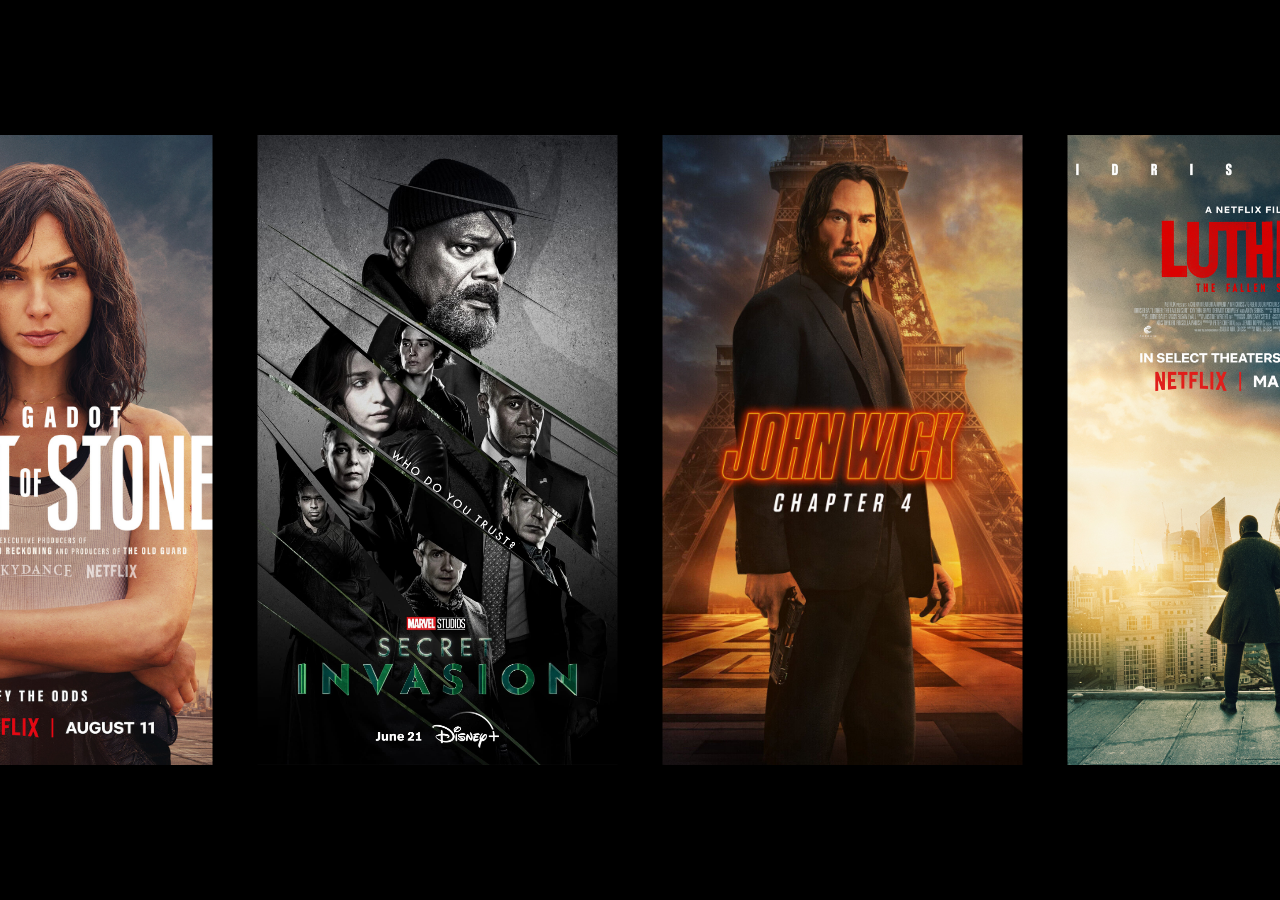
==== main.html @ 3b5e989b "initial commit" ====
<!DOCTYPE html>
<link rel="stylesheet" type="text/css" href="styles.css" />
<div id="image-track" data-mouse-down-at="0" data-prev-percentage="-50" data-percentage="-50">
    <script src="main.js" type="text/javascript"></script>
    <img class="image" src="media/heart-of-stone.jpg" draggable="false" />
    <img class="image" src="media/secret-invasion.jpg" draggable="false" />
    <img class="image" src="media/john-wick-4.jpg" draggable="false" />
    <img class="image" src="media/luther-the-fallen-sun.jpg" draggable="false" />
</div>
---- styles.css ----
body {
    height: 100vh;
    width: 100vw;
    background-color: black;
    margin: 0rem;
    overflow: hidden;
    -webkit-touch-callout: none;
    -webkit-user-select: none;
    -khtml-user-select: none;
    -moz-user-select: none;
    -ms-user-select: none;
    user-select: none;
}
#image-track > .image {
    width: 40vmin;
    height: 70vmin;
    object-fit: cover;
    object-position: 50% 50%;
}
#image-track {
    display: flex;
    gap: 5vmin;
    position: absolute;
    left: 50%;
    top: 50%;
    transform: translate(-50%, -50%);
}
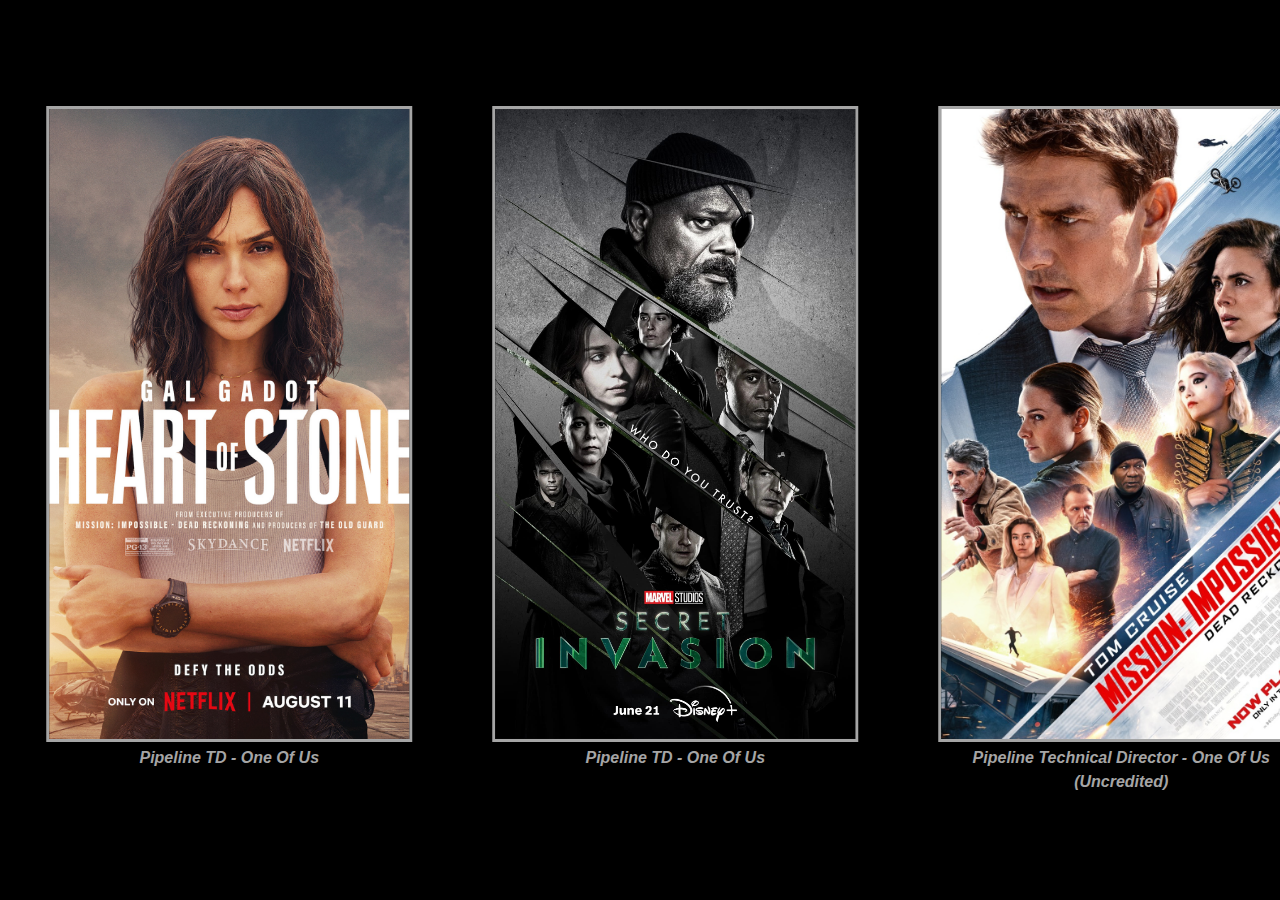
==== commit 85752414: "added 2 more shows and year category class" ====
--- a/main.html
+++ b/main.html
@@ -1,9 +1,58 @@
 <!DOCTYPE html>
-<link rel="stylesheet" type="text/css" href="styles.css" />
-<div id="image-track" data-mouse-down-at="0" data-prev-percentage="-50" data-percentage="-50">
-    <script src="main.js" type="text/javascript"></script>
-    <img class="image" src="media/heart-of-stone.jpg" draggable="false" />
-    <img class="image" src="media/secret-invasion.jpg" draggable="false" />
-    <img class="image" src="media/john-wick-4.jpg" draggable="false" />
-    <img class="image" src="media/luther-the-fallen-sun.jpg" draggable="false" />
-</div>+<html>
+  <head>
+    <link rel="stylesheet" type="text/css" href="styles.css" />
+  </head>
+  <body>
+    <div
+      id="image-track"
+      data-mouse-down-at="0"
+      data-prev-percentage="-25"
+      data-percentage="-25"
+    >
+      <script src="main.js" type="text/javascript"></script>
+
+      <span id="year_category">2023</span>
+
+      <figure>
+        <img class="image" src="media/heart-of-stone.jpg" draggable="false" />
+        <figcaption>Pipeline TD - One Of Us</figcaption>
+      </figure>
+
+      <figure>
+        <img class="image" src="media/secret-invasion.jpg" draggable="false" />
+        <figcaption>Pipeline TD - One Of Us</figcaption>
+      </figure>
+
+      <figure>
+        <img
+          class="image"
+          src="media/mission-impossible-7.jpg"
+          draggable="false"
+        />
+        <figcaption>
+          Pipeline Technical Director - One Of Us<br />(Uncredited)
+        </figcaption>
+      </figure>
+
+      <figure>
+        <img class="image" src="media/the-flash.jpg" draggable="false" />
+        <figcaption>Pipeline TD - One Of Us<br />(Uncredited)</figcaption>
+      </figure>
+
+      <figure>
+        <img class="image" src="media/john-wick-4.jpg" draggable="false" />
+        <figcaption>Pipeline TD - One Of Us</figcaption>
+      </figure>
+
+      <figure>
+        <img
+          class="image"
+          src="media/luther-the-fallen-sun.jpg"
+          draggable="false"
+        />
+        <figcaption>Pipeline TD - One Of Us</figcaption>
+      </figure>
+    </div>
+  </body>
+</html>
--- a/styles.css
+++ b/styles.css
@@ -1,7 +1,7 @@
 body {
     height: 100vh;
     width: 100vw;
-    background-color: black;
+    background-color: rgb(0, 0, 0);
     margin: 0rem;
     overflow: hidden;
     -webkit-touch-callout: none;
@@ -11,18 +11,39 @@
     -ms-user-select: none;
     user-select: none;
 }
-#image-track > .image {
+
+#image-track {
+    display: flex;
+    gap: 0vmin;
+    position: absolute;
+    left: 50%;
+    top: 50%;
+    transform: translate(-25%, -50%);
+}
+
+#image-track img {
     width: 40vmin;
     height: 70vmin;
     object-fit: cover;
     object-position: 50% 50%;
-}
-#image-track {
-    display: flex;
-    gap: 5vmin;
-    position: absolute;
-    left: 50%;
-    top: 50%;
-    transform: translate(-50%, -50%);
+    border: 3px solid #a5a5a5;
 }
 
+#image-track figcaption {
+    text-align: center;
+    color: #a5a5a5;
+    font-family:Arial, Helvetica, sans-serif;
+    font-style:italic;
+    font-weight:bold;
+    line-height:150%;
+}
+
+#image-track #year_category {
+    color: rgb(216, 124, 38);
+    text-align: center;
+    font-size: 40px;
+    font-weight: bold;
+    writing-mode: vertical-rl;
+    transform: rotate(180deg);
+    letter-spacing: 25px;
+}
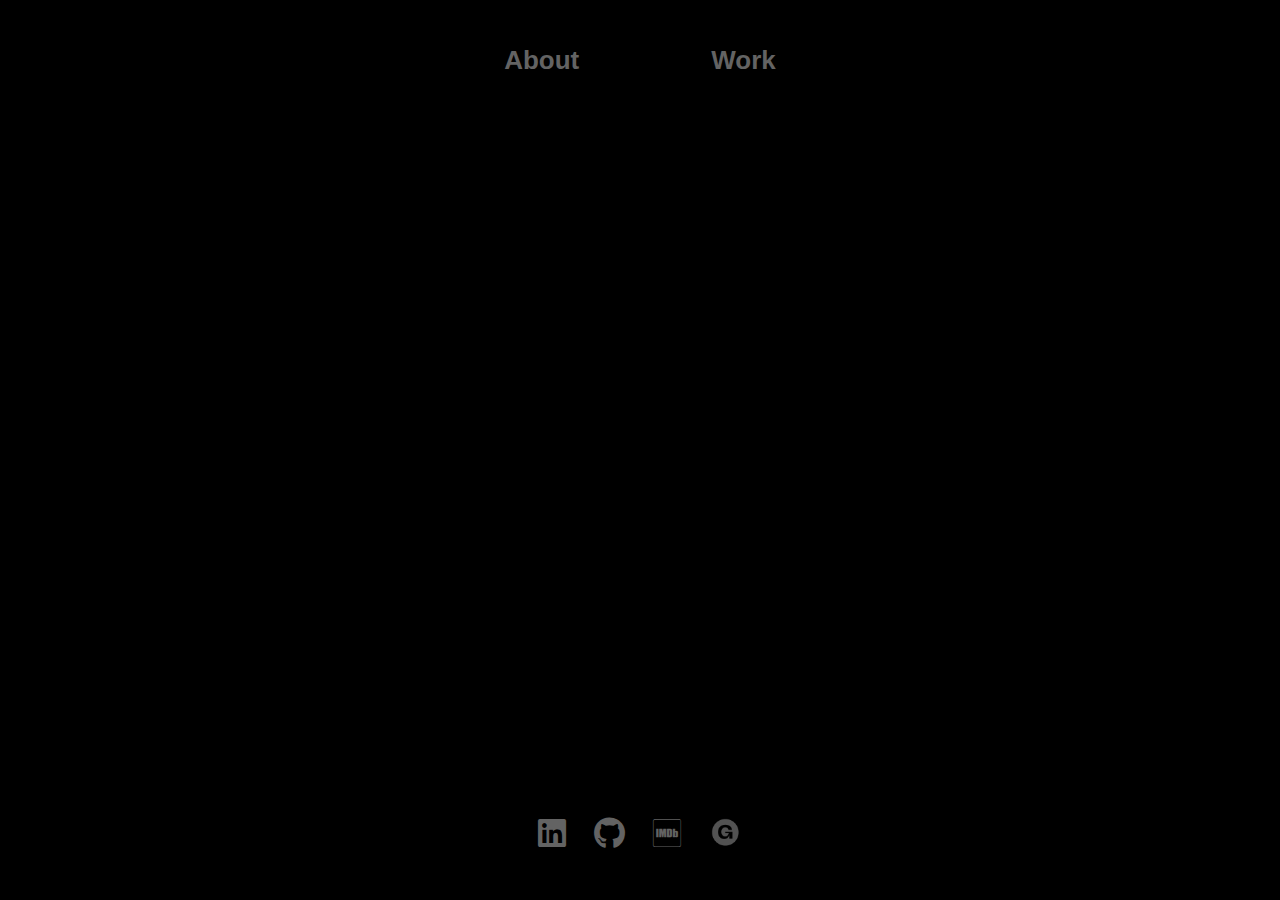
==== commit 3268e11e: "added tabs & social media icons" ====
--- a/main.html
+++ b/main.html
@@ -2,57 +2,97 @@
 <html>
   <head>
     <link rel="stylesheet" type="text/css" href="styles.css" />
+    <link
+      rel="stylesheet"
+      href="https://cdnjs.cloudflare.com/ajax/libs/font-awesome/6.3.0/css/all.min.css"
+    />
+
+    <title>Tabbed Content</title>
   </head>
   <body>
-    <div
-      id="image-track"
-      data-mouse-down-at="0"
-      data-prev-percentage="-25"
-      data-percentage="-25"
-    >
-      <script src="main.js" type="text/javascript"></script>
+    <div class="tabs">
+      <button class="tab-button" onclick="openTab('about')">About</button>
+      <button class="tab-button" onclick="openTab('work')">Work</button>
+    </div>
 
-      <span id="year_category">2023</span>
+    <div class="tab" id="about">
+      <h>THIS IS THE ABOUT (WIP)</h>
+    </div>
 
-      <figure>
-        <img class="image" src="media/heart-of-stone.jpg" draggable="false" />
-        <figcaption>Pipeline TD - One Of Us</figcaption>
-      </figure>
+    <div class="tab" id="work">
+      <div
+        id="image-track"
+        data-mouse-down-at="0"
+        data-prev-percentage="-25"
+        data-percentage="-25"
+      >
+        <span id="year_category">2023</span>
 
-      <figure>
-        <img class="image" src="media/secret-invasion.jpg" draggable="false" />
-        <figcaption>Pipeline TD - One Of Us</figcaption>
-      </figure>
+        <figure>
+          <img class="image" src="media/heart-of-stone.jpg" draggable="false" />
+          <figcaption>Pipeline TD - One Of Us</figcaption>
+        </figure>
 
-      <figure>
-        <img
-          class="image"
-          src="media/mission-impossible-7.jpg"
-          draggable="false"
-        />
-        <figcaption>
-          Pipeline Technical Director - One Of Us<br />(Uncredited)
-        </figcaption>
-      </figure>
+        <figure>
+          <img
+            class="image"
+            src="media/secret-invasion.jpg"
+            draggable="false"
+          />
+          <figcaption>Pipeline TD - One Of Us</figcaption>
+        </figure>
 
-      <figure>
-        <img class="image" src="media/the-flash.jpg" draggable="false" />
-        <figcaption>Pipeline TD - One Of Us<br />(Uncredited)</figcaption>
-      </figure>
+        <figure>
+          <img
+            class="image"
+            src="media/mission-impossible-7.jpg"
+            draggable="false"
+          />
+          <figcaption>Pipeline TD - One Of Us<br />(Uncredited)</figcaption>
+        </figure>
 
-      <figure>
-        <img class="image" src="media/john-wick-4.jpg" draggable="false" />
-        <figcaption>Pipeline TD - One Of Us</figcaption>
-      </figure>
+        <figure>
+          <img class="image" src="media/the-flash.jpg" draggable="false" />
+          <figcaption>Pipeline TD - One Of Us<br />(Uncredited)</figcaption>
+        </figure>
 
-      <figure>
-        <img
-          class="image"
-          src="media/luther-the-fallen-sun.jpg"
-          draggable="false"
-        />
-        <figcaption>Pipeline TD - One Of Us</figcaption>
-      </figure>
+        <figure>
+          <img class="image" src="media/john-wick-4.jpg" draggable="false" />
+          <figcaption>Pipeline TD - One Of Us</figcaption>
+        </figure>
+
+        <figure>
+          <img
+            class="image"
+            src="media/luther-the-fallen-sun.jpg"
+            draggable="false"
+          />
+          <figcaption>Pipeline TD - One Of Us</figcaption>
+        </figure>
+      </div>
     </div>
+
+    <div class="social-icons">
+      <a
+        href="https://www.linkedin.com/in/efthymios-bairaktaris/"
+        target="_blank"
+      >
+        <i class="fab fa-linkedin"></i>
+      </a>
+
+      <a href="https://github.com/EfthymisB" target="_blank">
+        <i class="fab fa-github"></i>
+      </a>
+
+      <a href="https://www.imdb.com/name/nm13296515/" target="_blank">
+        <i class="fab fa-imdb"></i>
+      </a>
+
+      <a href="https://efthymisb.gumroad.com/" target="_blank">
+        <img src="media/gumroad.png" alt="Gumroad" class="gumroad-icon" />
+      </a>
+    </div>
+
+    <script src="main.js" type="text/javascript"></script>
   </body>
 </html>
--- a/styles.css
+++ b/styles.css
@@ -2,6 +2,7 @@
     height: 100vh;
     width: 100vw;
     background-color: rgb(0, 0, 0);
+    color: rgb(255, 255, 255);
     margin: 0rem;
     overflow: hidden;
     -webkit-touch-callout: none;
@@ -10,7 +11,41 @@
     -moz-user-select: none;
     -ms-user-select: none;
     user-select: none;
+    position: relative;
 }
+
+/* TAB BUTTONS */
+
+.tab {
+    display: none;
+}
+
+.tabs {
+    text-align: center;
+}
+
+.tab-button {
+    background: none;
+    border: none;
+    padding: 5vh 5vw;
+    font-size: 26px;
+    cursor: pointer;
+    color: #636363;
+    font-weight: bold;
+    transition: color 0.5s;
+}
+
+.tab-button:hover {
+    color: rgb(211, 211, 211);
+}
+
+.tab-button.selected {
+    color: rgb(216, 124, 38);
+}
+
+/* ABOUT TAB */
+
+/* WORK TAB */
 
 #image-track {
     display: flex;
@@ -47,3 +82,39 @@
     transform: rotate(180deg);
     letter-spacing: 25px;
 }
+
+/* SOCIAL MEDIA */
+
+.social-icons {
+    position: absolute;
+    bottom: 0;
+    left: 0;
+    width: 100%;
+    text-align: center;
+    padding: 50px 0;
+}
+
+.social-icons a {
+    text-decoration: none;
+    color: #636363;
+    margin: 10px;
+    font-size: 32px;
+    line-height: 32px;
+    transition: color 0.5s;
+}
+
+.social-icons a:hover {
+    color: rgb(216, 124, 38);
+}
+
+.gumroad-icon {
+    width: 34px;
+    height: auto;
+    vertical-align:bottom;
+    filter: grayscale(100%) brightness(60%);
+    transition: filter 0.5s;
+}
+
+.gumroad-icon:hover {
+    filter: grayscale(0%) brightness(100%);
+}
